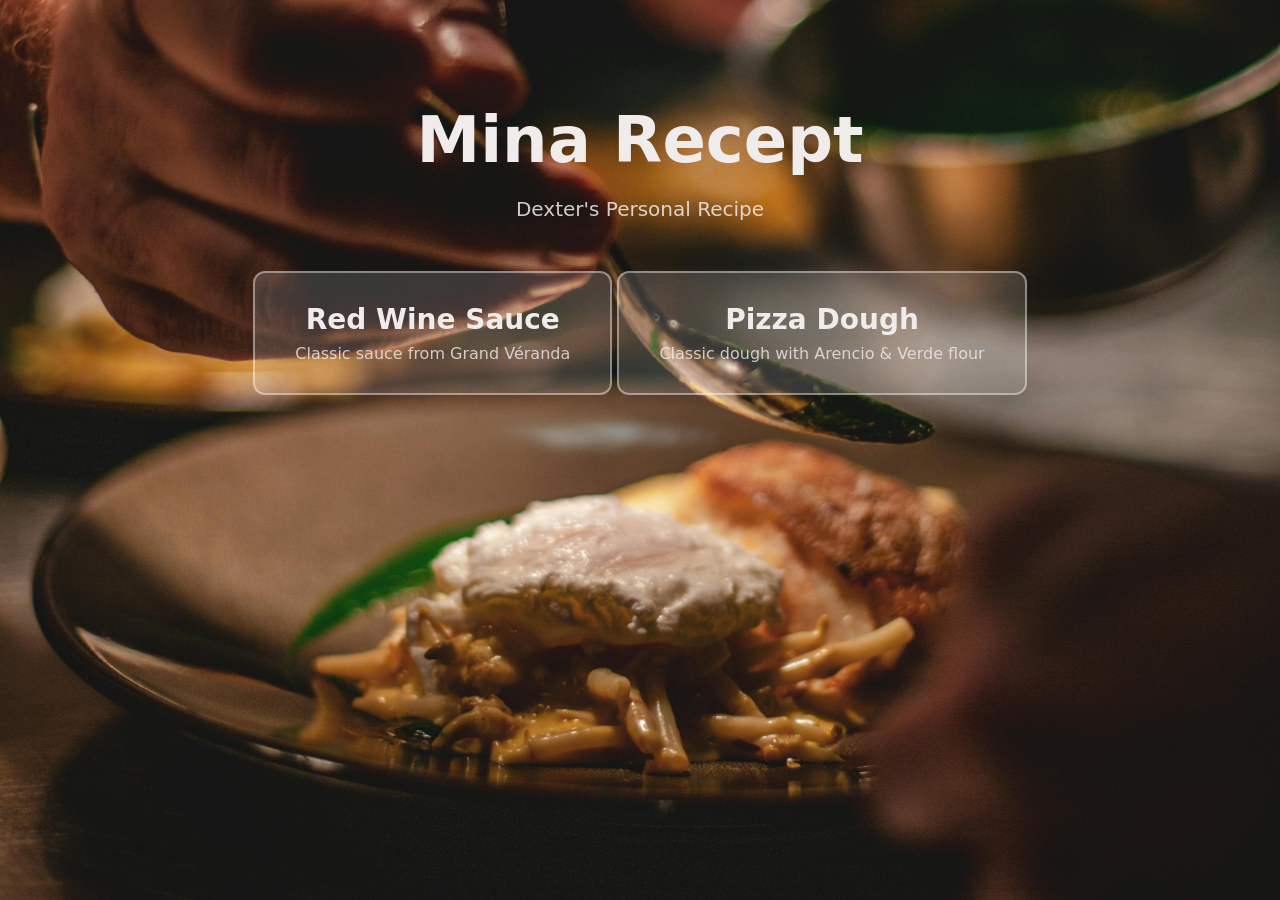
==== index.html @ 64f61ba0 "Add files via upload" ====
<!DOCTYPE html>
<html lang="sv">
    <head>
        <meta charset="UTF-8">
        <meta name="viewport" content="width=device-width, initial-scale=1.0">
        <title>Mina Recept</title>
        <link rel="manifest" href="manifest.json">
        <meta name="apple-mobile-web-app-capable" content="yes">
        <meta name="apple-mobile-web-app-title" content="Recipes">
        <link rel="apple-touch-icon" href="img.jpg">
        <link rel="stylesheet" href="style.css">
        <style>
            .home-container {
                max-width: 800px;
                margin: 0 auto;
                padding: 60px 20px;
                text-align: center;
            }

            h1 {
                font-size: 64px;
                margin-bottom: 10px;
            }

            .subtitle {
                font-size: 20px;
                margin-bottom: 50px;
                opacity: 0.85;
            }

            .recipe-card {
                display: inline-block;
                background: rgba(255, 255, 255, 0.15);
                border: 2px solid rgba(255, 255, 255, 0.4);
                border-radius: 12px;
                padding: 30px 40px;
                text-decoration: none;
                color: inherit;
                transition: background 0.2s;
            }

            .recipe-card:hover {
                background: rgba(255, 255, 255, 0.25);
            }

            .recipe-card h2 {
                margin: 0 0 8px 0;
                font-size: 28px;
            }

            .recipe-card p {
                margin: 0;
                opacity: 0.8;
            }
        </style>
    </head>
    <body class="hero">
        <div class="home-container">
            <h1>Mina Recept</h1>
            <p class="subtitle">Dexter's Personal Recipe</p>

            <a href="mainsite.html" class="recipe-card">
                <h2>Red Wine Sauce</h2>
                <p>Classic sauce from Grand Véranda</p>
            </a>

            <a href="pizza.html" class="recipe-card">
                <h2>Pizza Dough</h2>
                <p>Classic dough with Arencio & Verde flour</p>
            </a>
        </div>
    <script>
        if ('serviceWorker' in navigator) {
            navigator.serviceWorker.register('./sw.js');
        }
    </script>
    </body>
</html>
---- style.css ----
body{
    margin: 0;
    font-family: system-ui;
}

.hero {
    color:rgb(241, 236, 236);
    background-image: url("background.jpg");
    background-size: cover;
    background-position: center;
}

.hero-recipe {
    min-height: 100vh;
    background-image: url("img.jpg");
    background-size: cover;
    background-position: center;
    background-attachment: fixed;
}
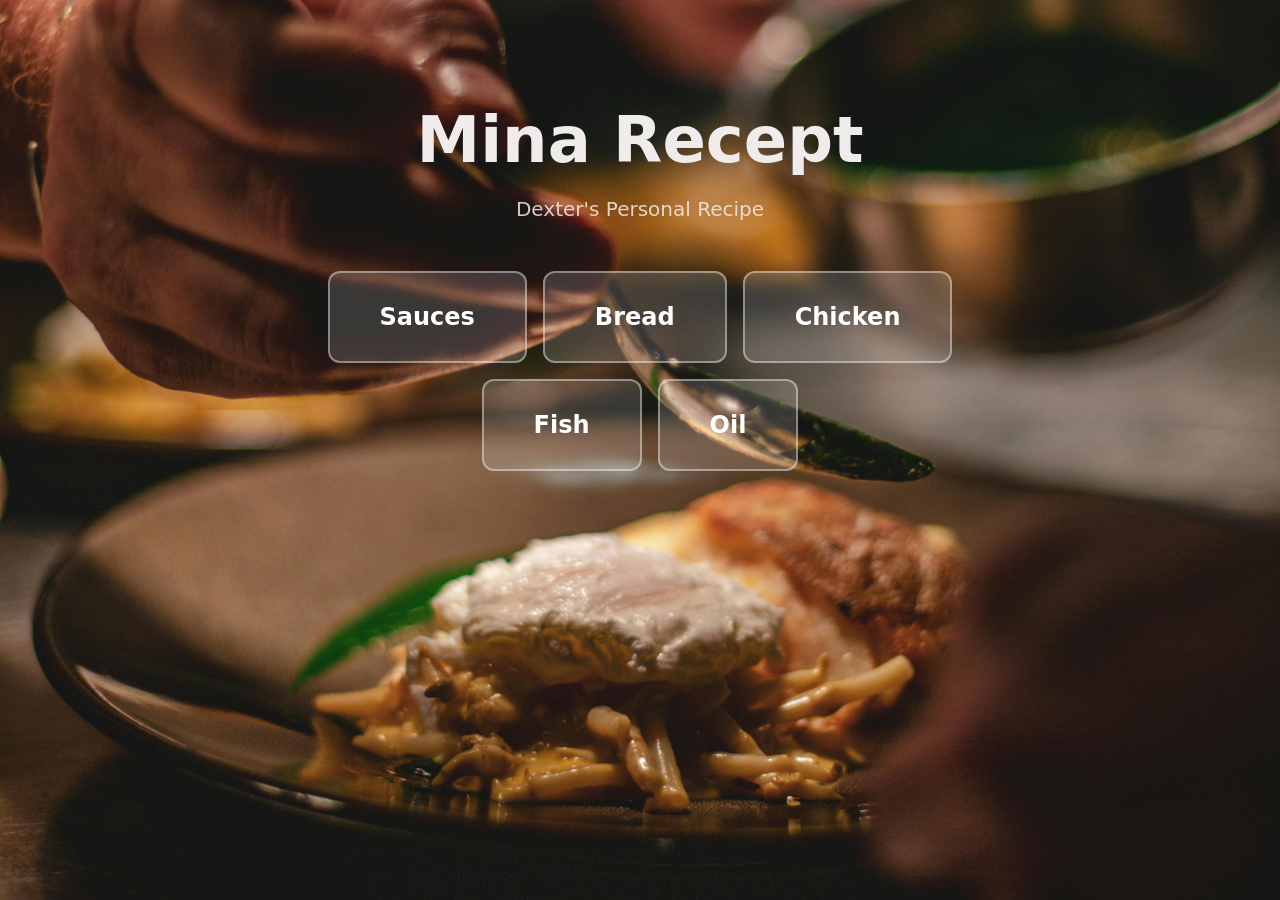
==== commit 5651b430: "Add files via upload" ====
--- a/index.html
+++ b/index.html
@@ -28,29 +28,29 @@
                 opacity: 0.85;
             }
 
-            .recipe-card {
+            .category-grid {
+                display: flex;
+                flex-wrap: wrap;
+                justify-content: center;
+                gap: 16px;
+            }
+
+            .category-card {
                 display: inline-block;
                 background: rgba(255, 255, 255, 0.15);
                 border: 2px solid rgba(255, 255, 255, 0.4);
                 border-radius: 12px;
-                padding: 30px 40px;
+                padding: 30px 50px;
                 text-decoration: none;
-                color: inherit;
+                color: white;
+                font-size: 24px;
+                font-weight: bold;
+                font-family: system-ui;
                 transition: background 0.2s;
             }
 
-            .recipe-card:hover {
+            .category-card:hover {
                 background: rgba(255, 255, 255, 0.25);
-            }
-
-            .recipe-card h2 {
-                margin: 0 0 8px 0;
-                font-size: 28px;
-            }
-
-            .recipe-card p {
-                margin: 0;
-                opacity: 0.8;
             }
         </style>
     </head>
@@ -59,20 +59,19 @@
             <h1>Mina Recept</h1>
             <p class="subtitle">Dexter's Personal Recipe</p>
 
-            <a href="mainsite.html" class="recipe-card">
-                <h2>Red Wine Sauce</h2>
-                <p>Classic sauce from Grand Véranda</p>
-            </a>
+            <div class="category-grid">
+                <a href="sauces.html" class="category-card">Sauces</a>
+                <a href="bread.html" class="category-card">Bread</a>
+                <a href="chicken.html" class="category-card">Chicken</a>
+                <a href="fish.html" class="category-card">Fish</a>
+                <a href="oil.html" class="category-card">Oil</a>
+            </div>
+        </div>
 
-            <a href="pizza.html" class="recipe-card">
-                <h2>Pizza Dough</h2>
-                <p>Classic dough with Arencio & Verde flour</p>
-            </a>
-        </div>
-    <script>
-        if ('serviceWorker' in navigator) {
-            navigator.serviceWorker.register('./sw.js');
-        }
-    </script>
+        <script>
+            if ('serviceWorker' in navigator) {
+                navigator.serviceWorker.register('./sw.js');
+            }
+        </script>
     </body>
-</html>+</html>
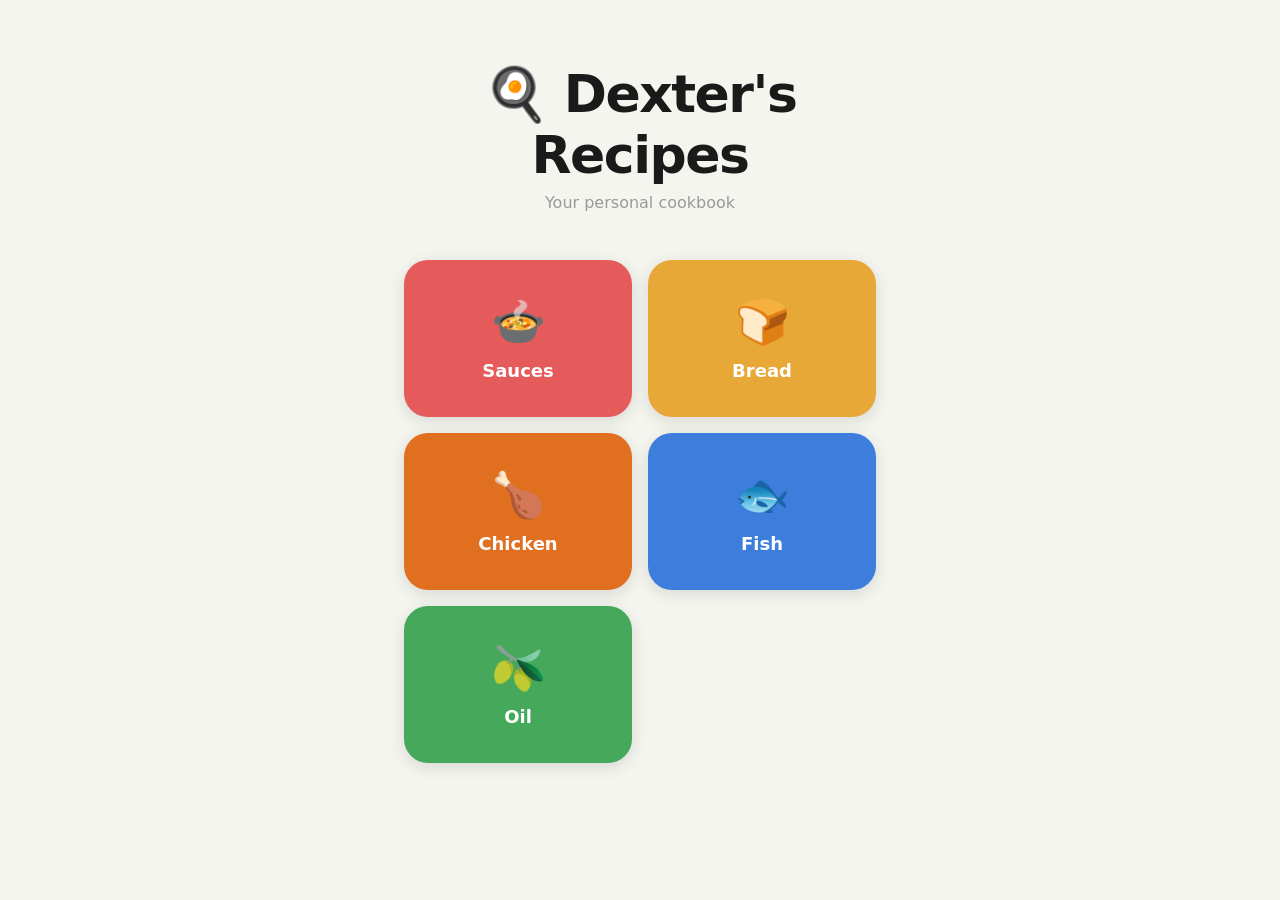
==== commit 53b71815: "Add files via upload Added a quick, "Add new recipe" Button and a whole new ui" ====
--- a/index.html
+++ b/index.html
@@ -1,70 +1,41 @@
 <!DOCTYPE html>
-<html lang="sv">
+<html lang="en">
     <head>
         <meta charset="UTF-8">
         <meta name="viewport" content="width=device-width, initial-scale=1.0">
-        <title>Mina Recept</title>
+        <title>Dexter's Recipes</title>
         <link rel="manifest" href="manifest.json">
         <meta name="apple-mobile-web-app-capable" content="yes">
         <meta name="apple-mobile-web-app-title" content="Recipes">
         <link rel="apple-touch-icon" href="img.jpg">
         <link rel="stylesheet" href="style.css">
-        <style>
-            .home-container {
-                max-width: 800px;
-                margin: 0 auto;
-                padding: 60px 20px;
-                text-align: center;
-            }
-
-            h1 {
-                font-size: 64px;
-                margin-bottom: 10px;
-            }
-
-            .subtitle {
-                font-size: 20px;
-                margin-bottom: 50px;
-                opacity: 0.85;
-            }
-
-            .category-grid {
-                display: flex;
-                flex-wrap: wrap;
-                justify-content: center;
-                gap: 16px;
-            }
-
-            .category-card {
-                display: inline-block;
-                background: rgba(255, 255, 255, 0.15);
-                border: 2px solid rgba(255, 255, 255, 0.4);
-                border-radius: 12px;
-                padding: 30px 50px;
-                text-decoration: none;
-                color: white;
-                font-size: 24px;
-                font-weight: bold;
-                font-family: system-ui;
-                transition: background 0.2s;
-            }
-
-            .category-card:hover {
-                background: rgba(255, 255, 255, 0.25);
-            }
-        </style>
     </head>
-    <body class="hero">
-        <div class="home-container">
-            <h1>Mina Recept</h1>
-            <p class="subtitle">Dexter's Personal Recipe</p>
+    <body>
+        <div class="home">
+            <h1>🍳 Dexter's Recipes</h1>
+            <p class="subtitle">Your personal cookbook</p>
 
             <div class="category-grid">
-                <a href="sauces.html" class="category-card">Sauces</a>
-                <a href="bread.html" class="category-card">Bread</a>
-                <a href="chicken.html" class="category-card">Chicken</a>
-                <a href="fish.html" class="category-card">Fish</a>
-                <a href="oil.html" class="category-card">Oil</a>
+                <a href="sauces.html" class="category-card cat-sauces">
+                    <span class="emoji">🍲</span>
+                    Sauces
+                </a>
+                <a href="bread.html" class="category-card cat-bread">
+                    <span class="emoji">🍞</span>
+                    Bread
+                </a>
+                <a href="chicken.html" class="category-card cat-chicken">
+                    <span class="emoji">🍗</span>
+                    Chicken
+                </a>
+                <a href="fish.html" class="category-card cat-fish">
+                    <span class="emoji">🐟</span>
+                    Fish
+                </a>
+                <a href="oil.html" class="category-card cat-oil">
+                    <span class="emoji">🫒</span>
+                    Oil
+                </a>
             </div>
         </div>
 
--- a/style.css
+++ b/style.css
@@ -1,19 +1,252 @@
-body{
-    margin: 0;
-    font-family: system-ui;
-}
-
-.hero {
-    color:rgb(241, 236, 236);
-    background-image: url("background.jpg");
-    background-size: cover;
-    background-position: center;
-}
-
-.hero-recipe {
-    min-height: 100vh;
-    background-image: url("img.jpg");
-    background-size: cover;
-    background-position: center;
-    background-attachment: fixed;
-}+* {
+    margin: 0;
+    padding: 0;
+    box-sizing: border-box;
+}
+
+body {
+    font-family: system-ui, -apple-system, sans-serif;
+    background: #f5f5f0;
+    color: #1a1a1a;
+    min-height: 100vh;
+}
+
+/* ── Home page ── */
+.home {
+    max-width: 520px;
+    margin: 0 auto;
+    padding: 64px 24px;
+    text-align: center;
+}
+
+.home h1 {
+    font-size: 52px;
+    font-weight: 900;
+    letter-spacing: -1.5px;
+    margin-bottom: 8px;
+}
+
+.home .subtitle {
+    color: #999;
+    font-size: 16px;
+    margin-bottom: 48px;
+}
+
+.category-grid {
+    display: grid;
+    grid-template-columns: 1fr 1fr;
+    gap: 16px;
+}
+
+.category-card {
+    border-radius: 24px;
+    padding: 36px 16px;
+    text-decoration: none;
+    color: white;
+    text-align: center;
+    font-weight: 800;
+    font-size: 18px;
+    transition: transform 0.15s, box-shadow 0.15s;
+    box-shadow: 0 4px 16px rgba(0, 0, 0, 0.12);
+}
+
+.category-card:hover {
+    transform: translateY(-3px);
+    box-shadow: 0 10px 24px rgba(0, 0, 0, 0.18);
+}
+
+.category-card .emoji {
+    font-size: 44px;
+    display: block;
+    margin-bottom: 12px;
+}
+
+.cat-sauces  { background: #E55B5B; }
+.cat-bread   { background: #E8A838; }
+.cat-chicken { background: #E07020; }
+.cat-fish    { background: #3D7EDD; }
+.cat-oil     { background: #45A85A; }
+
+/* ── Category pages ── */
+.page {
+    max-width: 600px;
+    margin: 0 auto;
+    padding: 28px 24px;
+    min-height: 100vh;
+}
+
+.top-bar {
+    display: flex;
+    justify-content: space-between;
+    align-items: center;
+    margin-bottom: 28px;
+}
+
+a.back {
+    color: #999;
+    text-decoration: none;
+    font-size: 15px;
+    font-weight: 500;
+}
+
+a.back:hover { color: #333; }
+
+.page h1 {
+    font-size: 40px;
+    font-weight: 900;
+    letter-spacing: -1px;
+    margin-bottom: 24px;
+}
+
+.add-btn {
+    background: #1a1a1a;
+    color: white;
+    border: none;
+    border-radius: 20px;
+    padding: 10px 18px;
+    font-size: 14px;
+    font-family: system-ui;
+    font-weight: 700;
+    cursor: pointer;
+    transition: background 0.2s;
+}
+
+.add-btn:hover { background: #444; }
+
+/* ── Add recipe form ── */
+.form-container {
+    background: white;
+    border-radius: 20px;
+    padding: 24px;
+    margin-bottom: 24px;
+    box-shadow: 0 2px 16px rgba(0, 0, 0, 0.07);
+}
+
+.form-container input,
+.form-container textarea {
+    width: 100%;
+    background: #f5f5f0;
+    border: 1.5px solid #e8e8e8;
+    border-radius: 12px;
+    padding: 12px 14px;
+    color: #1a1a1a;
+    font-family: system-ui;
+    font-size: 15px;
+    margin-bottom: 12px;
+    resize: vertical;
+}
+
+.form-container input:focus,
+.form-container textarea:focus {
+    outline: none;
+    border-color: #1a1a1a;
+}
+
+.form-container input::placeholder,
+.form-container textarea::placeholder {
+    color: #bbb;
+}
+
+.form-buttons {
+    display: flex;
+    gap: 10px;
+    margin-top: 4px;
+}
+
+.save-btn {
+    background: #1a1a1a;
+    color: white;
+    border: none;
+    border-radius: 12px;
+    padding: 12px 28px;
+    font-size: 15px;
+    font-family: system-ui;
+    font-weight: 700;
+    cursor: pointer;
+}
+
+.save-btn:disabled { opacity: 0.5; cursor: not-allowed; }
+
+.cancel-btn {
+    background: transparent;
+    color: #999;
+    border: 1.5px solid #e8e8e8;
+    border-radius: 12px;
+    padding: 12px 20px;
+    font-size: 15px;
+    font-family: system-ui;
+    cursor: pointer;
+}
+
+/* ── Recipe cards on category pages ── */
+.recipe-card {
+    display: block;
+    background: white;
+    border-radius: 16px;
+    padding: 20px 24px;
+    text-decoration: none;
+    color: #1a1a1a;
+    margin-bottom: 12px;
+    box-shadow: 0 2px 8px rgba(0, 0, 0, 0.06);
+    transition: box-shadow 0.2s, transform 0.15s;
+}
+
+.recipe-card:hover {
+    box-shadow: 0 6px 20px rgba(0, 0, 0, 0.1);
+    transform: translateY(-2px);
+}
+
+.recipe-card h2 {
+    font-size: 18px;
+    font-weight: 700;
+    margin-bottom: 4px;
+}
+
+.recipe-card p {
+    color: #999;
+    font-size: 14px;
+}
+
+.empty {
+    color: #bbb;
+    font-size: 16px;
+    text-align: center;
+    padding: 48px 0;
+}
+
+/* ── Recipe detail page ── */
+.recipe-page {
+    max-width: 600px;
+    margin: 0 auto;
+    padding: 28px 24px 60px;
+}
+
+.recipe-page h1 {
+    font-size: 40px;
+    font-weight: 900;
+    letter-spacing: -1px;
+    margin-bottom: 36px;
+    line-height: 1.1;
+}
+
+.recipe-page h2 {
+    font-size: 12px;
+    font-weight: 700;
+    text-transform: uppercase;
+    letter-spacing: 1.5px;
+    color: #999;
+    margin-bottom: 14px;
+    margin-top: 32px;
+}
+
+.recipe-page ul,
+.recipe-page ol {
+    padding-left: 20px;
+}
+
+.recipe-page li {
+    font-size: 16px;
+    margin-bottom: 10px;
+    line-height: 1.6;
+    color: #222;
+}
